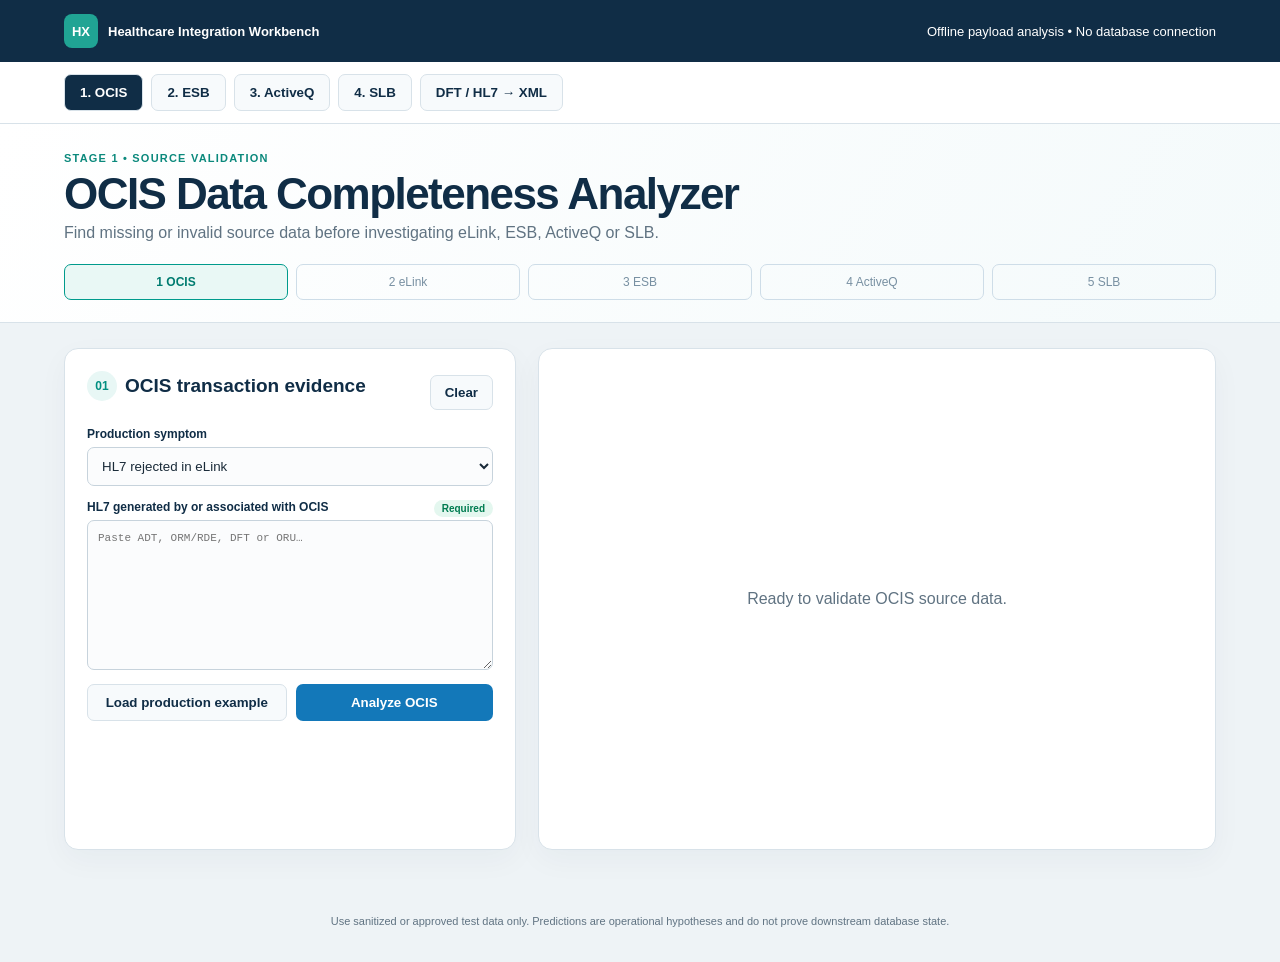
==== index.html @ 42811581 "Fix correlated Order ID summary (index.html)" ====
<!doctype html>
<html lang="en"><head><meta charset="utf-8"><meta name="viewport" content="width=device-width,initial-scale=1"><meta name="description" content="Browser-only healthcare integration troubleshooting and HL7 to SLB XML tools"><title>Healthcare Integration Workbench</title><link rel="stylesheet" href="styles.css"><link rel="stylesheet" href="xml.css"><link rel="stylesheet" href="slb.css?v=20260823-11"><link rel="stylesheet" href="ocis.css?v=20260823-10"></head>
<body><header class="top"><div><b class="mark">HX</b><strong>Healthcare Integration Workbench</strong></div><span>Offline payload analysis • No database connection</span></header>
<nav class="nav" aria-label="Tools"><button class="active" data-tool="ocis">1. OCIS</button><button data-tool="esb">2. ESB</button><button data-tool="activeq">3. ActiveQ</button><button data-tool="slb">4. SLB</button><button data-tool="xml">DFT / HL7 → XML</button></nav>
<main>
<section class="panel active" id="ocis"><div class="intro"><p>Stage 1 • Source validation</p><h1>OCIS Data Completeness Analyzer</h1><span>Find missing or invalid source data before investigating eLink, ESB, ActiveQ or SLB.</span><div class="stage-flow" aria-label="Investigation sequence"><span class="active">1 OCIS</span><span>2 eLink</span><span>3 ESB</span><span>4 ActiveQ</span><span>5 SLB</span></div></div><div class="grid"><section class="card"><div class="ocis-card-heading"><h2><b>01</b> OCIS transaction evidence</h2><button class="secondary compact" id="clearOcis">Clear</button></div><label>Production symptom<select id="ocisSymptom"><option value="elink-rejected">HL7 rejected in eLink</option><option value="missing-downstream">Patient or order not reflecting downstream</option><option value="inprogress">eHub order is In Progress</option><option value="missing-result">No ORU / result received</option><option value="other">Other / unknown</option></select></label><label>HL7 generated by or associated with OCIS <span class="required-pill">Required</span><textarea id="ocisHl7" placeholder="Paste ADT, ORM/RDE, DFT or ORU…"></textarea></label><div class="actions"><button class="secondary" data-sample="ocis">Load production example</button><button class="primary" data-analyze="ocis">Analyze OCIS</button></div></section><section class="card result ocis-result" id="ocisResult"><div class="empty">Ready to validate OCIS source data.</div></section></div></section>
<section class="panel" id="esb"><div class="intro"><p>Stage 2 • Transformation and routing</p><h1>ESB Transformation Analyzer</h1><span>Correlate accepted HL7 with generated XML and ESB processing evidence.</span></div><div class="grid"><section class="card"><h2>ESB evidence</h2><label class="check"><input id="esbAccepted" type="checkbox"> eLink acceptance confirmed</label><label>ESB status<select id="esbStatus"><option value="unknown">Unknown</option><option value="not-found">Not found</option><option value="rejected">Rejected</option><option value="processing">Transforming / In progress</option><option value="timeout">Timeout</option><option value="queued">Placed on ActiveQ</option><option value="sent">Sent / accepted downstream</option></select></label><label>Accepted HL7<textarea id="esbHl7"></textarea></label><label>Generated XML<textarea id="esbXml"></textarea></label><label>Error / response<textarea class="short" id="esbError"></textarea></label><div class="actions"><button class="secondary" data-sample="esb">Load mismatch</button><button class="primary" data-analyze="esb">Analyze ESB</button></div></section><section class="card result" id="esbResult"><div class="empty">Ready to inspect transformation and routing.</div></section></div></section>
<section class="panel" id="activeq"><div class="intro"><p>Stage 3 • Queue processing</p><h1>ActiveQ Processing Analyzer</h1><span>Separate consumer, backlog, retry, dead-letter and broker failures.</span></div><div class="grid"><section class="card"><h2>ActiveQ evidence</h2><label>Status<select id="aqStatus"><option value="unknown">Unknown</option><option value="not-found">Not found</option><option value="queued">Queued</option><option value="retrying">Retrying</option><option value="dlq">Dead-lettered</option><option value="consumed">Consumed</option></select></label><label>Queue name<input id="aqName" placeholder="SCM ORM to ESB SendQ"></label><label>HL7 / payload<textarea id="aqHl7"></textarea></label><div class="metrics"><label>Depth<input id="aqDepth" type="number" min="0"></label><label>Oldest age (min)<input id="aqAge" type="number" min="0"></label><label>Consumers<input id="aqConsumers" type="number" min="0"></label><label>Retries<input id="aqRetries" type="number" min="0"></label><label>DLQ count<input id="aqDlq" type="number" min="0"></label><label>Scope<select id="aqScope"><option value="one">One queue / unknown</option><option value="multiple">Multiple queues</option></select></label></div><label>Last error<textarea class="short" id="aqError"></textarea></label><div class="actions"><button class="secondary" data-sample="activeq">Load zero-consumer case</button><button class="primary" data-analyze="activeq">Analyze ActiveQ</button></div></section><section class="card result" id="activeqResult"><div class="empty">Ready to inspect the queue safely.</div></section></div></section>
<section class="panel" id="slb"><div class="intro"><p>Stage 4 • Offline Oracle-assisted investigation</p><h1>SLB Troubleshooting Workbench</h1><span>Reconstruct transactions, predict outcomes, generate Oracle queries, and compare pasted results without a database connection.</span></div><div class="grid"><section class="card"><h2>Investigation evidence</h2><label>Symptom<select id="slbSymptom"><option value="patient">Patient/encounter missing</option><option value="order">Order missing</option><option value="charge">Charge/refund missing</option><option value="result">Result missing</option></select></label><label>Observed SLB status<select id="slbStatus"><option value="unknown">Unknown</option><option value="not-found">No receipt found</option><option value="timeout">No response / timeout</option><option value="rejected">Rejected / invalid</option><option value="accepted">Accepted but not reflecting</option></select></label><label>Current HL7 bundle<textarea id="slbHl7" placeholder="Paste ADT, ORM, RDE, DFT and/or ORU messages…"></textarea></label><label>Related prerequisite messages<textarea id="slbPrior" placeholder="Paste related parent, child or earlier encounter messages…"></textarea></label><label>ESB outbound XML<textarea id="slbXml" placeholder="Paste generated XML when available…"></textarea></label><label>SLB response / invalid reason<textarea class="short" id="slbResponse"></textarea></label><label>Oracle query results<textarea id="slbDbResults" placeholder="Run the generated SQL in the approved Oracle client, then paste the results here with table/query labels…"></textarea></label><div class="actions"><button class="secondary" data-sample="slb">Load rejection example</button><button class="primary" data-analyze="slb">Build investigation</button></div><div class="section"><h3>Local item catalog</h3><label>Search by code, description or role<input id="slbCatalogSearch" placeholder="Example: syringe or 085701003"></label><div class="actions"><button class="secondary" id="slbCatalogFind">Search</button><button class="secondary" id="slbCatalogExport">Export JSON</button><button class="secondary" id="slbCatalogClear">Clear local catalog</button></div><div id="slbCatalogResult" class="catalog-result"><span class="note">The catalog stores only reusable item data in this browser.</span></div></div></section><section class="card result" id="slbResult"><div class="empty">Ready to reconstruct the transaction and prepare an Oracle-assisted investigation.</div></section></div></section>
<section class="panel" id="xml"><div class="intro"><p>Separate conversion tool</p><h1>Universal ORM/RDE + DFT → SLB XML</h1><span>Preserves RDE/pharmacy and unaffected transactions, while automatically enriching qualifying ORM GENITEM charges.</span></div><div class="grid"><section class="card"><h2>Correlated HL7 inputs</h2><p class="note">Automatic priority: turn-in → Scenario 11; compound ID → Scenario 4; no compound ID and ORM quantity &gt; 1 → Scenario 7; otherwise existing/default.</p><label>Related ORM or RDE message<textarea id="ormInput" placeholder="Paste the related ORM or RDE message…"></textarea></label><label>Primary DFT message<textarea id="dftInput" placeholder="Paste the DFT charge message containing one or more FT1 segments…"></textarea></label><div class="scenario-buttons"><button class="secondary" data-xml-sample="4">Load Scenario 4 sample</button><button class="secondary" data-xml-sample="7">Load Scenario 7 sample</button><button class="secondary" data-xml-sample="11">Load Scenario 11 sample</button></div><div class="actions"><button class="secondary" id="clearXml">Clear</button><button class="primary" id="transformButton">Detect and transform</button></div><p class="note" id="xmlStatus"></p></section><section class="card"><div class="section-heading"><h2>SLB charge XML</h2><b id="xmlScenario">Mode not evaluated</b></div><pre id="xmlOutput"></pre><button class="secondary" id="copyXml" disabled>Copy XML</button></section></div></section>
</main><footer>Use sanitized or approved test data only. Predictions are operational hypotheses and do not prove downstream database state.</footer><script src="app.js?v=20260823-12"></script></body></html>
---- styles.css ----
:root{--navy:#102d46;--blue:#1378b9;--teal:#0b897c;--ink:#192a38;--muted:#607382;--line:#d8e2e9;--red:#b42318;--amber:#a15c00;--green:#08785f}*{box-sizing:border-box}body{margin:0;background:#eef3f6;color:var(--ink);font-family:Inter,"Segoe UI",Arial,sans-serif}.top{display:flex;justify-content:space-between;align-items:center;padding:14px 5vw;background:var(--navy);color:#fff;font-size:13px}.top div{display:flex;gap:10px;align-items:center}.mark{display:grid;place-items:center;width:34px;height:34px;border-radius:8px;background:#20a494}.nav{display:flex;gap:8px;overflow:auto;padding:12px 5vw;background:#fff;border-bottom:1px solid var(--line)}button{border:0;border-radius:7px;padding:10px 15px;font-weight:750;cursor:pointer}.nav button{white-space:nowrap;border:1px solid var(--line);background:#f7fafc;color:var(--navy)}.nav button.active{background:var(--navy);color:#fff}.panel{display:none}.panel.active{display:block}.intro{padding:28px 5vw 22px;background:linear-gradient(120deg,#fff,#f4fafb);border-bottom:1px solid var(--line)}.intro p{margin:0;color:var(--teal);font-size:11px;font-weight:850;text-transform:uppercase;letter-spacing:.11em}.intro h1{margin:5px 0;color:var(--navy);font-size:clamp(28px,4vw,44px);letter-spacing:-.035em}.intro span{color:var(--muted)}.grid{display:grid;grid-template-columns:minmax(380px,.8fr) minmax(500px,1.2fr);gap:22px;padding:25px 5vw 45px}.card{padding:22px;background:#fff;border:1px solid var(--line);border-radius:14px;box-shadow:0 10px 30px #102d460a;overflow:hidden}.card h2{margin:0 0 12px;color:var(--navy);font-size:19px}label{display:block;margin-top:14px;color:var(--navy);font-size:12px;font-weight:750}textarea,select,input{display:block;width:100%;margin-top:6px;padding:10px;border:1px solid #c7d3dc;border-radius:7px;background:#fbfcfd;color:var(--ink)}textarea{min-height:150px;font:11px/1.45 Consolas,monospace;resize:vertical}.short{min-height:78px}.check{display:flex;align-items:center;gap:8px;padding:10px;border:1px solid var(--line);border-radius:7px;background:#f7fafb}.check input{width:16px;margin:0}.metrics{display:grid;grid-template-columns:1fr 1fr;gap:9px}.actions{display:flex;gap:9px;margin-top:14px}.actions button{flex:1}.primary{background:var(--blue);color:#fff}.secondary{border:1px solid var(--line);background:#f7fafc;color:var(--navy)}.empty{min-height:500px;display:grid;place-content:center;text-align:center;color:var(--muted)}.verdict{margin:-22px -22px 18px;padding:20px 22px;border-left:6px solid}.verdict h2{margin:4px 0}.verdict p{margin:3px 0;font-size:12px}.danger{border-color:var(--red);background:#fff5f4}.danger h2{color:var(--red)}.warning{border-color:var(--amber);background:#fff9ee}.warning h2{color:var(--amber)}.success{border-color:var(--green);background:#f0faf7}.success h2{color:var(--green)}.facts{display:grid;grid-template-columns:repeat(4,1fr);border:1px solid var(--line);border-radius:8px;overflow:hidden}.facts div{padding:9px;border-right:1px solid var(--line)}.facts small{display:block;color:var(--muted);font-size:8px;text-transform:uppercase}.facts b{display:block;margin-top:3px;font-size:10px;overflow-wrap:anywhere}.section{padding:16px 0;border-bottom:1px solid var(--line)}.section h3{margin:0 0 8px;color:var(--navy);font-size:14px}.section li{padding:3px 0;color:#405667;font-size:12px}.finding{padding:10px;margin:7px 0;border:1px solid var(--line);border-left:4px solid;border-radius:7px}.finding b,.finding span{display:block}.finding span{margin-top:4px;color:var(--muted);font-size:11px}.finding.fail{border-left-color:var(--red)}.finding.warn{border-left-color:var(--amber)}.finding.pass{border-left-color:var(--green)}pre{min-height:420px;padding:14px;border-radius:8px;background:#102633;color:#e9f5f8;font:11px/1.5 Consolas,monospace;white-space:pre-wrap;overflow-wrap:anywhere}.note{color:var(--muted);font-size:11px}footer{padding:20px 5vw 35px;color:var(--muted);font-size:11px;text-align:center}@media(max-width:900px){.grid{grid-template-columns:1fr}.top{align-items:start;flex-direction:column;gap:8px}}@media(max-width:600px){.grid{padding:16px}.facts,.metrics{grid-template-columns:1fr 1fr}.actions{flex-direction:column}}
---- xml.css ----
.scenario-buttons{display:flex;gap:7px;margin-top:12px}.scenario-buttons button{flex:1}.section-heading{display:flex;align-items:center;justify-content:space-between;gap:12px;margin-bottom:12px}.section-heading b{padding:5px 9px;border-radius:12px;background:#e8f6f3;color:var(--green);font-size:10px}@media(max-width:600px){.scenario-buttons{flex-direction:column}}
---- slb.css ----
.catalog-result {
  margin-top: 12px;
  max-height: 260px;
  overflow: auto;
  border: 1px solid var(--line);
  border-radius: 8px;
}

.catalog-row {
  display: grid;
  grid-template-columns: 110px 1fr;
  gap: 4px 10px;
  padding: 10px;
  border-bottom: 1px solid var(--line);
}

.catalog-row:last-child { border-bottom: 0; }
.catalog-row span { font-size: 12px; }
.catalog-row small {
  grid-column: 2;
  color: var(--muted);
}

#slbDbResults { min-height: 210px; }
#slbResult pre { min-height: 220px; }
.dependency-path { display:grid; grid-template-columns:repeat(4,1fr); gap:8px; }
.dependency-step { padding:11px; border:1px solid var(--line); border-radius:8px; background:#f7fafc; }
.dependency-step b,.dependency-step span { display:block; }
.dependency-step span { margin-top:4px; color:var(--muted); font-size:10px; }
.dependency-step.pass { border-color:#79c7b3; background:#effaf7; }
.dependency-step.fail { border-color:#e1a19b; background:#fff3f2; }
.dependency-step.blocked { opacity:.55; }
.dependency-summary { padding:11px; border-radius:8px; background:#eef5f8; color:#334f62; font-size:12px; }
@media(max-width:600px){.dependency-path{grid-template-columns:1fr 1fr}}
---- ocis.css ----
.stage-flow{display:grid;grid-template-columns:repeat(5,1fr);gap:8px;margin-top:22px}.stage-flow span{border:1px solid #cedde8;border-radius:7px;padding:10px;text-align:center;color:#7890a2;font-size:12px}.stage-flow .active{border-color:#009b8c;background:#e9f8f5;color:#007c70;font-weight:700}.ocis-card-heading{display:flex;align-items:center;justify-content:space-between;gap:12px}.ocis-card-heading h2{display:flex;align-items:center;gap:8px}.ocis-card-heading h2 b{display:inline-grid;place-items:center;width:30px;height:30px;border-radius:50%;background:#e8f7f5;color:#008f81;font-size:12px}.compact{flex:0 0 auto!important;width:auto!important;padding:9px 14px!important}.required-pill{float:right;border-radius:12px;background:#e4f7ef;color:#007c51;padding:3px 8px;font-size:10px}.ocis-result{padding:0;overflow:hidden}.ocis-output{padding:18px 22px}.ocis-findings{display:grid;gap:10px}.ocis-finding{display:flex;gap:14px;border:1px solid #d7e3eb;border-left:4px solid #07977f;border-radius:8px;padding:14px}.ocis-finding.fail{border-left-color:#c62923}.ocis-finding.warn{border-left-color:#d69216}.ocis-finding i{display:grid;place-items:center;flex:0 0 34px;height:34px;border-radius:50%;background:#dff5ef;color:#078b75;font-size:22px;font-style:normal}.ocis-finding.fail i{background:#fde6e4;color:#c62923}.ocis-finding.warn i{background:#fff0cf;color:#a66a00}.ocis-finding p{margin:5px 0;color:#496578}.ocis-finding small{color:#768c9c}.next-investigation{margin:22px -22px -18px;padding:18px 22px;background:#f2f8fb;border-top:1px solid #d7e3eb}.next-investigation li{margin:10px 0;line-height:1.5}@media(max-width:700px){.stage-flow{grid-template-columns:1fr}.ocis-card-heading{align-items:flex-start}.facts{grid-template-columns:1fr 1fr}}
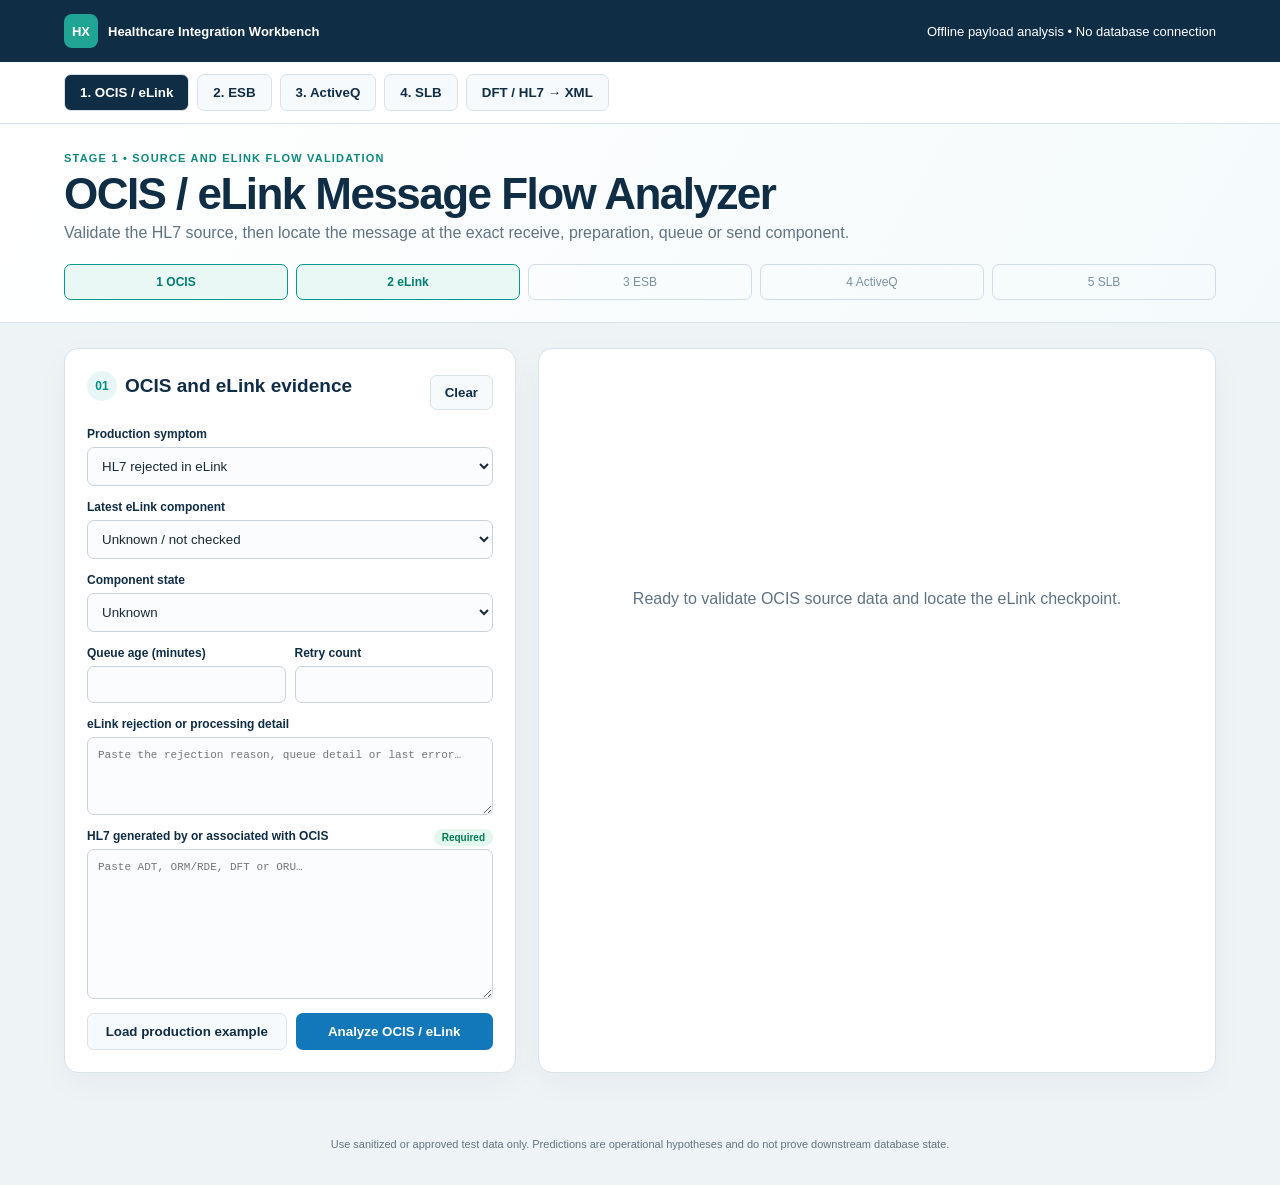
==== commit a04cc9ef: "Add OCIS/eLink checkpoint analyzer (index.html)" ====
--- a/index.html
+++ b/index.html
@@ -1,11 +1,11 @@
 <!doctype html>
 <html lang="en"><head><meta charset="utf-8"><meta name="viewport" content="width=device-width,initial-scale=1"><meta name="description" content="Browser-only healthcare integration troubleshooting and HL7 to SLB XML tools"><title>Healthcare Integration Workbench</title><link rel="stylesheet" href="styles.css"><link rel="stylesheet" href="xml.css"><link rel="stylesheet" href="slb.css?v=20260823-11"><link rel="stylesheet" href="ocis.css?v=20260823-10"></head>
 <body><header class="top"><div><b class="mark">HX</b><strong>Healthcare Integration Workbench</strong></div><span>Offline payload analysis • No database connection</span></header>
-<nav class="nav" aria-label="Tools"><button class="active" data-tool="ocis">1. OCIS</button><button data-tool="esb">2. ESB</button><button data-tool="activeq">3. ActiveQ</button><button data-tool="slb">4. SLB</button><button data-tool="xml">DFT / HL7 → XML</button></nav>
+<nav class="nav" aria-label="Tools"><button class="active" data-tool="ocis">1. OCIS / eLink</button><button data-tool="esb">2. ESB</button><button data-tool="activeq">3. ActiveQ</button><button data-tool="slb">4. SLB</button><button data-tool="xml">DFT / HL7 → XML</button></nav>
 <main>
-<section class="panel active" id="ocis"><div class="intro"><p>Stage 1 • Source validation</p><h1>OCIS Data Completeness Analyzer</h1><span>Find missing or invalid source data before investigating eLink, ESB, ActiveQ or SLB.</span><div class="stage-flow" aria-label="Investigation sequence"><span class="active">1 OCIS</span><span>2 eLink</span><span>3 ESB</span><span>4 ActiveQ</span><span>5 SLB</span></div></div><div class="grid"><section class="card"><div class="ocis-card-heading"><h2><b>01</b> OCIS transaction evidence</h2><button class="secondary compact" id="clearOcis">Clear</button></div><label>Production symptom<select id="ocisSymptom"><option value="elink-rejected">HL7 rejected in eLink</option><option value="missing-downstream">Patient or order not reflecting downstream</option><option value="inprogress">eHub order is In Progress</option><option value="missing-result">No ORU / result received</option><option value="other">Other / unknown</option></select></label><label>HL7 generated by or associated with OCIS <span class="required-pill">Required</span><textarea id="ocisHl7" placeholder="Paste ADT, ORM/RDE, DFT or ORU…"></textarea></label><div class="actions"><button class="secondary" data-sample="ocis">Load production example</button><button class="primary" data-analyze="ocis">Analyze OCIS</button></div></section><section class="card result ocis-result" id="ocisResult"><div class="empty">Ready to validate OCIS source data.</div></section></div></section>
+<section class="panel active" id="ocis"><div class="intro"><p>Stage 1 • Source and eLink flow validation</p><h1>OCIS / eLink Message Flow Analyzer</h1><span>Validate the HL7 source, then locate the message at the exact receive, preparation, queue or send component.</span><div class="stage-flow" aria-label="Investigation sequence"><span class="active">1 OCIS</span><span class="active">2 eLink</span><span>3 ESB</span><span>4 ActiveQ</span><span>5 SLB</span></div></div><div class="grid"><section class="card"><div class="ocis-card-heading"><h2><b>01</b> OCIS and eLink evidence</h2><button class="secondary compact" id="clearOcis">Clear</button></div><label>Production symptom<select id="ocisSymptom"><option value="elink-rejected">HL7 rejected in eLink</option><option value="missing-downstream">Patient or order not reflecting downstream</option><option value="inprogress">eHub order is In Progress</option><option value="missing-result">No ORU / result received</option><option value="other">Other / unknown</option></select></label><div class="elink-evidence"><label>Latest eLink component<select id="elinkComponent"><option value="unknown">Unknown / not checked</option><optgroup label="ADT to SLB"><option>SCMADTtoSLBRecv</option><option>SCMADTtoSLBPrepQ</option><option>SCMADTtoSLBPrep</option><option>SCMADTSLBSendQ</option><option>SCMADTtoSLBSend</option><option>SCMADTSLBQCSendQ</option><option>SCMADTtoSLBQCSend</option></optgroup><optgroup label="ORM to ESB/SLB"><option>SCMORMESBPrepQ</option><option>SCMORMESBPrep</option><option>SCMORMESBSendQ</option></optgroup><optgroup label="DFT charges to ESB/SLB"><option>SSCChargeRecv</option><option>SCMChargeToSLBPrepQ</option><option>SCMChargeToSLBPrep</option><option>SCMDFTESBOtherGCSendQ</option><option>SCMDFTESBOtherGCSend</option><option>SCMDFTESBOtherQCSendQ</option><option>SCMDFTESBOtherQCSend</option><option>SCMDFTESBPharmGCSendQ</option><option>SCMDFTESBPharmGCSend</option><option>SCMDFTESBPharmQCSendQ</option></optgroup><optgroup label="ORU results to SLB"><option>ResultORUtoSLBPrepQ</option><option>ResultORUtoSLBPrep</option><option>ResultORUtoSLBSendQ</option><option>ResultORUtoSLBSend</option></optgroup></select></label><label>Component state<select id="elinkState"><option value="unknown">Unknown</option><option value="not-found">Message not found</option><option value="queued">Queued / waiting</option><option value="processing">In preparation / processing</option><option value="rejected">Rejected / error</option><option value="sent">Sent / completed</option></select></label><div class="metrics"><label>Queue age (minutes)<input id="elinkAge" type="number" min="0"></label><label>Retry count<input id="elinkRetries" type="number" min="0"></label></div><label>eLink rejection or processing detail<textarea class="short" id="elinkError" placeholder="Paste the rejection reason, queue detail or last error…"></textarea></label></div><label>HL7 generated by or associated with OCIS <span class="required-pill">Required</span><textarea id="ocisHl7" placeholder="Paste ADT, ORM/RDE, DFT or ORU…"></textarea></label><div class="actions"><button class="secondary" data-sample="ocis">Load production example</button><button class="primary" data-analyze="ocis">Analyze OCIS / eLink</button></div></section><section class="card result ocis-result" id="ocisResult"><div class="empty">Ready to validate OCIS source data and locate the eLink checkpoint.</div></section></div></section>
 <section class="panel" id="esb"><div class="intro"><p>Stage 2 • Transformation and routing</p><h1>ESB Transformation Analyzer</h1><span>Correlate accepted HL7 with generated XML and ESB processing evidence.</span></div><div class="grid"><section class="card"><h2>ESB evidence</h2><label class="check"><input id="esbAccepted" type="checkbox"> eLink acceptance confirmed</label><label>ESB status<select id="esbStatus"><option value="unknown">Unknown</option><option value="not-found">Not found</option><option value="rejected">Rejected</option><option value="processing">Transforming / In progress</option><option value="timeout">Timeout</option><option value="queued">Placed on ActiveQ</option><option value="sent">Sent / accepted downstream</option></select></label><label>Accepted HL7<textarea id="esbHl7"></textarea></label><label>Generated XML<textarea id="esbXml"></textarea></label><label>Error / response<textarea class="short" id="esbError"></textarea></label><div class="actions"><button class="secondary" data-sample="esb">Load mismatch</button><button class="primary" data-analyze="esb">Analyze ESB</button></div></section><section class="card result" id="esbResult"><div class="empty">Ready to inspect transformation and routing.</div></section></div></section>
 <section class="panel" id="activeq"><div class="intro"><p>Stage 3 • Queue processing</p><h1>ActiveQ Processing Analyzer</h1><span>Separate consumer, backlog, retry, dead-letter and broker failures.</span></div><div class="grid"><section class="card"><h2>ActiveQ evidence</h2><label>Status<select id="aqStatus"><option value="unknown">Unknown</option><option value="not-found">Not found</option><option value="queued">Queued</option><option value="retrying">Retrying</option><option value="dlq">Dead-lettered</option><option value="consumed">Consumed</option></select></label><label>Queue name<input id="aqName" placeholder="SCM ORM to ESB SendQ"></label><label>HL7 / payload<textarea id="aqHl7"></textarea></label><div class="metrics"><label>Depth<input id="aqDepth" type="number" min="0"></label><label>Oldest age (min)<input id="aqAge" type="number" min="0"></label><label>Consumers<input id="aqConsumers" type="number" min="0"></label><label>Retries<input id="aqRetries" type="number" min="0"></label><label>DLQ count<input id="aqDlq" type="number" min="0"></label><label>Scope<select id="aqScope"><option value="one">One queue / unknown</option><option value="multiple">Multiple queues</option></select></label></div><label>Last error<textarea class="short" id="aqError"></textarea></label><div class="actions"><button class="secondary" data-sample="activeq">Load zero-consumer case</button><button class="primary" data-analyze="activeq">Analyze ActiveQ</button></div></section><section class="card result" id="activeqResult"><div class="empty">Ready to inspect the queue safely.</div></section></div></section>
 <section class="panel" id="slb"><div class="intro"><p>Stage 4 • Offline Oracle-assisted investigation</p><h1>SLB Troubleshooting Workbench</h1><span>Reconstruct transactions, predict outcomes, generate Oracle queries, and compare pasted results without a database connection.</span></div><div class="grid"><section class="card"><h2>Investigation evidence</h2><label>Symptom<select id="slbSymptom"><option value="patient">Patient/encounter missing</option><option value="order">Order missing</option><option value="charge">Charge/refund missing</option><option value="result">Result missing</option></select></label><label>Observed SLB status<select id="slbStatus"><option value="unknown">Unknown</option><option value="not-found">No receipt found</option><option value="timeout">No response / timeout</option><option value="rejected">Rejected / invalid</option><option value="accepted">Accepted but not reflecting</option></select></label><label>Current HL7 bundle<textarea id="slbHl7" placeholder="Paste ADT, ORM, RDE, DFT and/or ORU messages…"></textarea></label><label>Related prerequisite messages<textarea id="slbPrior" placeholder="Paste related parent, child or earlier encounter messages…"></textarea></label><label>ESB outbound XML<textarea id="slbXml" placeholder="Paste generated XML when available…"></textarea></label><label>SLB response / invalid reason<textarea class="short" id="slbResponse"></textarea></label><label>Oracle query results<textarea id="slbDbResults" placeholder="Run the generated SQL in the approved Oracle client, then paste the results here with table/query labels…"></textarea></label><div class="actions"><button class="secondary" data-sample="slb">Load rejection example</button><button class="primary" data-analyze="slb">Build investigation</button></div><div class="section"><h3>Local item catalog</h3><label>Search by code, description or role<input id="slbCatalogSearch" placeholder="Example: syringe or 085701003"></label><div class="actions"><button class="secondary" id="slbCatalogFind">Search</button><button class="secondary" id="slbCatalogExport">Export JSON</button><button class="secondary" id="slbCatalogClear">Clear local catalog</button></div><div id="slbCatalogResult" class="catalog-result"><span class="note">The catalog stores only reusable item data in this browser.</span></div></div></section><section class="card result" id="slbResult"><div class="empty">Ready to reconstruct the transaction and prepare an Oracle-assisted investigation.</div></section></div></section>
 <section class="panel" id="xml"><div class="intro"><p>Separate conversion tool</p><h1>Universal ORM/RDE + DFT → SLB XML</h1><span>Preserves RDE/pharmacy and unaffected transactions, while automatically enriching qualifying ORM GENITEM charges.</span></div><div class="grid"><section class="card"><h2>Correlated HL7 inputs</h2><p class="note">Automatic priority: turn-in → Scenario 11; compound ID → Scenario 4; no compound ID and ORM quantity &gt; 1 → Scenario 7; otherwise existing/default.</p><label>Related ORM or RDE message<textarea id="ormInput" placeholder="Paste the related ORM or RDE message…"></textarea></label><label>Primary DFT message<textarea id="dftInput" placeholder="Paste the DFT charge message containing one or more FT1 segments…"></textarea></label><div class="scenario-buttons"><button class="secondary" data-xml-sample="4">Load Scenario 4 sample</button><button class="secondary" data-xml-sample="7">Load Scenario 7 sample</button><button class="secondary" data-xml-sample="11">Load Scenario 11 sample</button></div><div class="actions"><button class="secondary" id="clearXml">Clear</button><button class="primary" id="transformButton">Detect and transform</button></div><p class="note" id="xmlStatus"></p></section><section class="card"><div class="section-heading"><h2>SLB charge XML</h2><b id="xmlScenario">Mode not evaluated</b></div><pre id="xmlOutput"></pre><button class="secondary" id="copyXml" disabled>Copy XML</button></section></div></section>
-</main><footer>Use sanitized or approved test data only. Predictions are operational hypotheses and do not prove downstream database state.</footer><script src="app.js?v=20260823-12"></script></body></html>
+</main><footer>Use sanitized or approved test data only. Predictions are operational hypotheses and do not prove downstream database state.</footer><script src="app.js?v=20260823-14"></script></body></html>
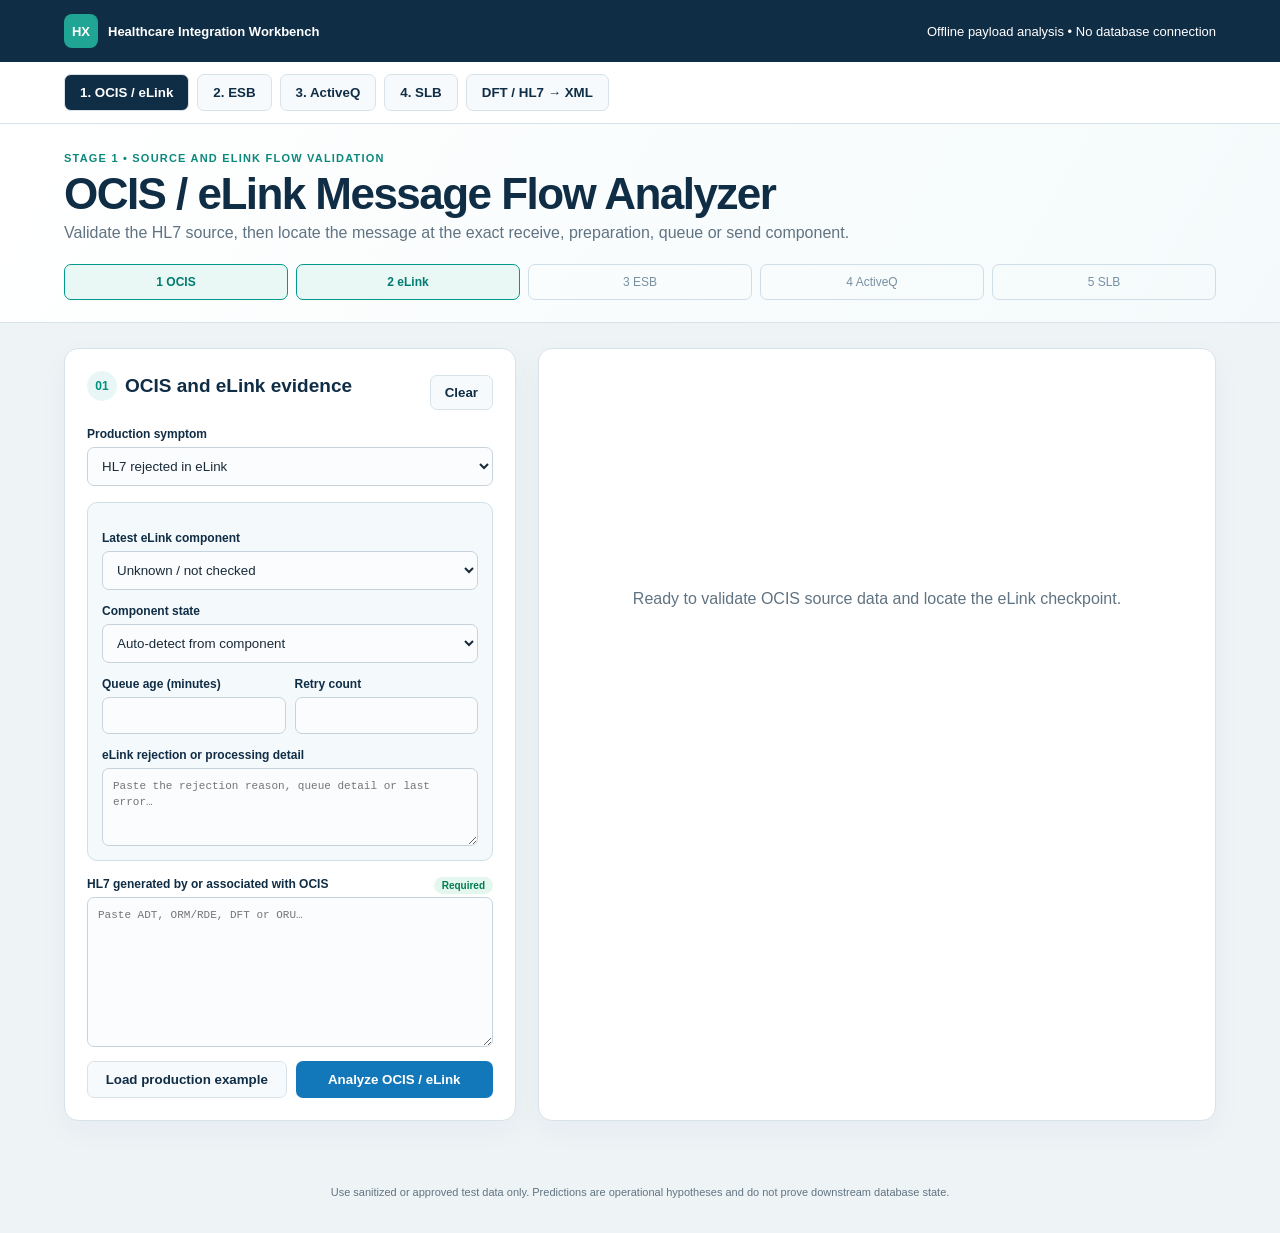
==== commit 2fb305eb: "Support HL7 plus component-only eLink analysis (index.html)" ====
--- a/index.html
+++ b/index.html
@@ -8,4 +8,4 @@
 <section class="panel" id="activeq"><div class="intro"><p>Stage 3 • Queue processing</p><h1>ActiveQ Processing Analyzer</h1><span>Separate consumer, backlog, retry, dead-letter and broker failures.</span></div><div class="grid"><section class="card"><h2>ActiveQ evidence</h2><label>Status<select id="aqStatus"><option value="unknown">Unknown</option><option value="not-found">Not found</option><option value="queued">Queued</option><option value="retrying">Retrying</option><option value="dlq">Dead-lettered</option><option value="consumed">Consumed</option></select></label><label>Queue name<input id="aqName" placeholder="SCM ORM to ESB SendQ"></label><label>HL7 / payload<textarea id="aqHl7"></textarea></label><div class="metrics"><label>Depth<input id="aqDepth" type="number" min="0"></label><label>Oldest age (min)<input id="aqAge" type="number" min="0"></label><label>Consumers<input id="aqConsumers" type="number" min="0"></label><label>Retries<input id="aqRetries" type="number" min="0"></label><label>DLQ count<input id="aqDlq" type="number" min="0"></label><label>Scope<select id="aqScope"><option value="one">One queue / unknown</option><option value="multiple">Multiple queues</option></select></label></div><label>Last error<textarea class="short" id="aqError"></textarea></label><div class="actions"><button class="secondary" data-sample="activeq">Load zero-consumer case</button><button class="primary" data-analyze="activeq">Analyze ActiveQ</button></div></section><section class="card result" id="activeqResult"><div class="empty">Ready to inspect the queue safely.</div></section></div></section>
 <section class="panel" id="slb"><div class="intro"><p>Stage 4 • Offline Oracle-assisted investigation</p><h1>SLB Troubleshooting Workbench</h1><span>Reconstruct transactions, predict outcomes, generate Oracle queries, and compare pasted results without a database connection.</span></div><div class="grid"><section class="card"><h2>Investigation evidence</h2><label>Symptom<select id="slbSymptom"><option value="patient">Patient/encounter missing</option><option value="order">Order missing</option><option value="charge">Charge/refund missing</option><option value="result">Result missing</option></select></label><label>Observed SLB status<select id="slbStatus"><option value="unknown">Unknown</option><option value="not-found">No receipt found</option><option value="timeout">No response / timeout</option><option value="rejected">Rejected / invalid</option><option value="accepted">Accepted but not reflecting</option></select></label><label>Current HL7 bundle<textarea id="slbHl7" placeholder="Paste ADT, ORM, RDE, DFT and/or ORU messages…"></textarea></label><label>Related prerequisite messages<textarea id="slbPrior" placeholder="Paste related parent, child or earlier encounter messages…"></textarea></label><label>ESB outbound XML<textarea id="slbXml" placeholder="Paste generated XML when available…"></textarea></label><label>SLB response / invalid reason<textarea class="short" id="slbResponse"></textarea></label><label>Oracle query results<textarea id="slbDbResults" placeholder="Run the generated SQL in the approved Oracle client, then paste the results here with table/query labels…"></textarea></label><div class="actions"><button class="secondary" data-sample="slb">Load rejection example</button><button class="primary" data-analyze="slb">Build investigation</button></div><div class="section"><h3>Local item catalog</h3><label>Search by code, description or role<input id="slbCatalogSearch" placeholder="Example: syringe or 085701003"></label><div class="actions"><button class="secondary" id="slbCatalogFind">Search</button><button class="secondary" id="slbCatalogExport">Export JSON</button><button class="secondary" id="slbCatalogClear">Clear local catalog</button></div><div id="slbCatalogResult" class="catalog-result"><span class="note">The catalog stores only reusable item data in this browser.</span></div></div></section><section class="card result" id="slbResult"><div class="empty">Ready to reconstruct the transaction and prepare an Oracle-assisted investigation.</div></section></div></section>
 <section class="panel" id="xml"><div class="intro"><p>Separate conversion tool</p><h1>Universal ORM/RDE + DFT → SLB XML</h1><span>Preserves RDE/pharmacy and unaffected transactions, while automatically enriching qualifying ORM GENITEM charges.</span></div><div class="grid"><section class="card"><h2>Correlated HL7 inputs</h2><p class="note">Automatic priority: turn-in → Scenario 11; compound ID → Scenario 4; no compound ID and ORM quantity &gt; 1 → Scenario 7; otherwise existing/default.</p><label>Related ORM or RDE message<textarea id="ormInput" placeholder="Paste the related ORM or RDE message…"></textarea></label><label>Primary DFT message<textarea id="dftInput" placeholder="Paste the DFT charge message containing one or more FT1 segments…"></textarea></label><div class="scenario-buttons"><button class="secondary" data-xml-sample="4">Load Scenario 4 sample</button><button class="secondary" data-xml-sample="7">Load Scenario 7 sample</button><button class="secondary" data-xml-sample="11">Load Scenario 11 sample</button></div><div class="actions"><button class="secondary" id="clearXml">Clear</button><button class="primary" id="transformButton">Detect and transform</button></div><p class="note" id="xmlStatus"></p></section><section class="card"><div class="section-heading"><h2>SLB charge XML</h2><b id="xmlScenario">Mode not evaluated</b></div><pre id="xmlOutput"></pre><button class="secondary" id="copyXml" disabled>Copy XML</button></section></div></section>
-</main><footer>Use sanitized or approved test data only. Predictions are operational hypotheses and do not prove downstream database state.</footer><script src="app.js?v=20260823-14"></script></body></html>
+</main><footer>Use sanitized or approved test data only. Predictions are operational hypotheses and do not prove downstream database state.</footer><script src="app.js?v=20260823-15"></script></body></html>
--- a/ocis.css
+++ b/ocis.css
@@ -1 +1,2 @@
 .stage-flow{display:grid;grid-template-columns:repeat(5,1fr);gap:8px;margin-top:22px}.stage-flow span{border:1px solid #cedde8;border-radius:7px;padding:10px;text-align:center;color:#7890a2;font-size:12px}.stage-flow .active{border-color:#009b8c;background:#e9f8f5;color:#007c70;font-weight:700}.ocis-card-heading{display:flex;align-items:center;justify-content:space-between;gap:12px}.ocis-card-heading h2{display:flex;align-items:center;gap:8px}.ocis-card-heading h2 b{display:inline-grid;place-items:center;width:30px;height:30px;border-radius:50%;background:#e8f7f5;color:#008f81;font-size:12px}.compact{flex:0 0 auto!important;width:auto!important;padding:9px 14px!important}.required-pill{float:right;border-radius:12px;background:#e4f7ef;color:#007c51;padding:3px 8px;font-size:10px}.ocis-result{padding:0;overflow:hidden}.ocis-output{padding:18px 22px}.ocis-findings{display:grid;gap:10px}.ocis-finding{display:flex;gap:14px;border:1px solid #d7e3eb;border-left:4px solid #07977f;border-radius:8px;padding:14px}.ocis-finding.fail{border-left-color:#c62923}.ocis-finding.warn{border-left-color:#d69216}.ocis-finding i{display:grid;place-items:center;flex:0 0 34px;height:34px;border-radius:50%;background:#dff5ef;color:#078b75;font-size:22px;font-style:normal}.ocis-finding.fail i{background:#fde6e4;color:#c62923}.ocis-finding.warn i{background:#fff0cf;color:#a66a00}.ocis-finding p{margin:5px 0;color:#496578}.ocis-finding small{color:#768c9c}.next-investigation{margin:22px -22px -18px;padding:18px 22px;background:#f2f8fb;border-top:1px solid #d7e3eb}.next-investigation li{margin:10px 0;line-height:1.5}@media(max-width:700px){.stage-flow{grid-template-columns:1fr}.ocis-card-heading{align-items:flex-start}.facts{grid-template-columns:1fr 1fr}}
+.elink-evidence{margin:16px 0;padding:14px;border:1px solid #cfe0e8;border-radius:10px;background:#f4f9fb}.elink-gate{margin:18px 22px 22px;padding:18px;border:1px solid #d3e1e9;border-radius:10px;background:#f7fafc}.elink-gate.blocked{border-left:5px solid var(--red);background:#fff5f4}.elink-flow{display:grid;gap:7px;margin:10px 0 18px}.flow-checkpoint{display:flex;justify-content:space-between;gap:10px;padding:9px 11px;border:1px solid #d6e1e8;border-radius:7px;background:#fff;font-size:11px}.flow-checkpoint.passed{border-color:#7cc8b5;background:#eefaf6}.flow-checkpoint.queued,.flow-checkpoint.processing{border-color:#e6b75e;background:#fff8e9}.flow-checkpoint.rejected,.flow-checkpoint.not-found{border-color:#df918b;background:#fff2f1}.flow-checkpoint.sent{border-color:#69baa6;background:#eaf8f4}.flow-checkpoint.future{opacity:.55}.flow-checkpoint span{color:#607b8d;text-transform:capitalize}
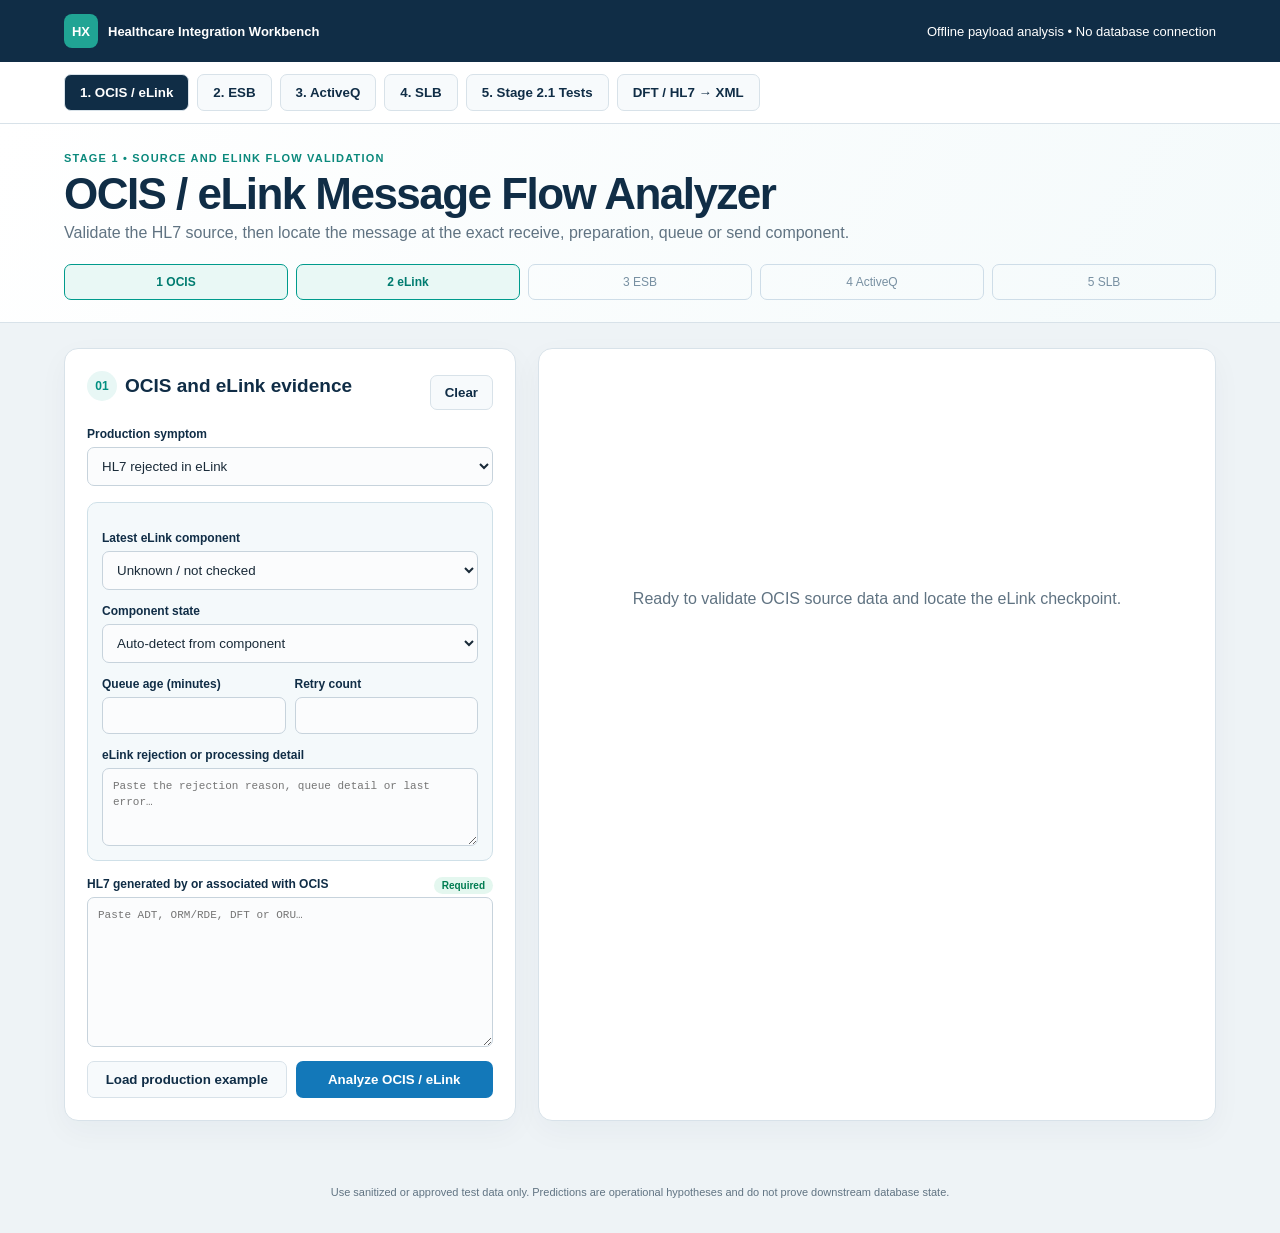
==== commit 859f913e: "Add Stage 2.1 SLB test runner UI" ====
--- a/index.html
+++ b/index.html
@@ -1,11 +1,352 @@
 <!doctype html>
-<html lang="en"><head><meta charset="utf-8"><meta name="viewport" content="width=device-width,initial-scale=1"><meta name="description" content="Browser-only healthcare integration troubleshooting and HL7 to SLB XML tools"><title>Healthcare Integration Workbench</title><link rel="stylesheet" href="styles.css"><link rel="stylesheet" href="xml.css"><link rel="stylesheet" href="slb.css?v=20260823-11"><link rel="stylesheet" href="ocis.css?v=20260823-10"></head>
-<body><header class="top"><div><b class="mark">HX</b><strong>Healthcare Integration Workbench</strong></div><span>Offline payload analysis • No database connection</span></header>
-<nav class="nav" aria-label="Tools"><button class="active" data-tool="ocis">1. OCIS / eLink</button><button data-tool="esb">2. ESB</button><button data-tool="activeq">3. ActiveQ</button><button data-tool="slb">4. SLB</button><button data-tool="xml">DFT / HL7 → XML</button></nav>
+<html lang="en">
+<head>
+<meta charset="utf-8">
+<meta name="viewport" content="width=device-width,initial-scale=1">
+<meta name="description" content="Browser-only healthcare integration troubleshooting and HL7 to SLB XML tools">
+<title>Healthcare Integration Workbench</title>
+<link rel="stylesheet" href="styles.css">
+<link rel="stylesheet" href="xml.css">
+<link rel="stylesheet" href="slb.css?v=20260823-11">
+<link rel="stylesheet" href="ocis.css?v=20260823-10">
+<link rel="stylesheet" href="stage21.css?v=20260825-1">
+</head>
+<body>
+<header class="top">
+<div>
+<b class="mark">HX</b>
+<strong>Healthcare Integration Workbench</strong>
+</div>
+<span>Offline payload analysis • No database connection</span>
+</header>
+<nav class="nav" aria-label="Tools">
+<button class="active" data-tool="ocis">1. OCIS / eLink</button>
+<button data-tool="esb">2. ESB</button>
+<button data-tool="activeq">3. ActiveQ</button>
+<button data-tool="slb">4. SLB</button>
+<button data-tool="stage21">5. Stage 2.1 Tests</button>
+<button data-tool="xml">DFT / HL7 → XML</button>
+</nav>
 <main>
-<section class="panel active" id="ocis"><div class="intro"><p>Stage 1 • Source and eLink flow validation</p><h1>OCIS / eLink Message Flow Analyzer</h1><span>Validate the HL7 source, then locate the message at the exact receive, preparation, queue or send component.</span><div class="stage-flow" aria-label="Investigation sequence"><span class="active">1 OCIS</span><span class="active">2 eLink</span><span>3 ESB</span><span>4 ActiveQ</span><span>5 SLB</span></div></div><div class="grid"><section class="card"><div class="ocis-card-heading"><h2><b>01</b> OCIS and eLink evidence</h2><button class="secondary compact" id="clearOcis">Clear</button></div><label>Production symptom<select id="ocisSymptom"><option value="elink-rejected">HL7 rejected in eLink</option><option value="missing-downstream">Patient or order not reflecting downstream</option><option value="inprogress">eHub order is In Progress</option><option value="missing-result">No ORU / result received</option><option value="other">Other / unknown</option></select></label><div class="elink-evidence"><label>Latest eLink component<select id="elinkComponent"><option value="unknown">Unknown / not checked</option><optgroup label="ADT to SLB"><option>SCMADTtoSLBRecv</option><option>SCMADTtoSLBPrepQ</option><option>SCMADTtoSLBPrep</option><option>SCMADTSLBSendQ</option><option>SCMADTtoSLBSend</option><option>SCMADTSLBQCSendQ</option><option>SCMADTtoSLBQCSend</option></optgroup><optgroup label="ORM to ESB/SLB"><option>SCMORMESBPrepQ</option><option>SCMORMESBPrep</option><option>SCMORMESBSendQ</option></optgroup><optgroup label="DFT charges to ESB/SLB"><option>SSCChargeRecv</option><option>SCMChargeToSLBPrepQ</option><option>SCMChargeToSLBPrep</option><option>SCMDFTESBOtherGCSendQ</option><option>SCMDFTESBOtherGCSend</option><option>SCMDFTESBOtherQCSendQ</option><option>SCMDFTESBOtherQCSend</option><option>SCMDFTESBPharmGCSendQ</option><option>SCMDFTESBPharmGCSend</option><option>SCMDFTESBPharmQCSendQ</option></optgroup><optgroup label="ORU results to SLB"><option>ResultORUtoSLBPrepQ</option><option>ResultORUtoSLBPrep</option><option>ResultORUtoSLBSendQ</option><option>ResultORUtoSLBSend</option></optgroup></select></label><label>Component state<select id="elinkState"><option value="unknown">Unknown</option><option value="not-found">Message not found</option><option value="queued">Queued / waiting</option><option value="processing">In preparation / processing</option><option value="rejected">Rejected / error</option><option value="sent">Sent / completed</option></select></label><div class="metrics"><label>Queue age (minutes)<input id="elinkAge" type="number" min="0"></label><label>Retry count<input id="elinkRetries" type="number" min="0"></label></div><label>eLink rejection or processing detail<textarea class="short" id="elinkError" placeholder="Paste the rejection reason, queue detail or last error…"></textarea></label></div><label>HL7 generated by or associated with OCIS <span class="required-pill">Required</span><textarea id="ocisHl7" placeholder="Paste ADT, ORM/RDE, DFT or ORU…"></textarea></label><div class="actions"><button class="secondary" data-sample="ocis">Load production example</button><button class="primary" data-analyze="ocis">Analyze OCIS / eLink</button></div></section><section class="card result ocis-result" id="ocisResult"><div class="empty">Ready to validate OCIS source data and locate the eLink checkpoint.</div></section></div></section>
-<section class="panel" id="esb"><div class="intro"><p>Stage 2 • Transformation and routing</p><h1>ESB Transformation Analyzer</h1><span>Correlate accepted HL7 with generated XML and ESB processing evidence.</span></div><div class="grid"><section class="card"><h2>ESB evidence</h2><label class="check"><input id="esbAccepted" type="checkbox"> eLink acceptance confirmed</label><label>ESB status<select id="esbStatus"><option value="unknown">Unknown</option><option value="not-found">Not found</option><option value="rejected">Rejected</option><option value="processing">Transforming / In progress</option><option value="timeout">Timeout</option><option value="queued">Placed on ActiveQ</option><option value="sent">Sent / accepted downstream</option></select></label><label>Accepted HL7<textarea id="esbHl7"></textarea></label><label>Generated XML<textarea id="esbXml"></textarea></label><label>Error / response<textarea class="short" id="esbError"></textarea></label><div class="actions"><button class="secondary" data-sample="esb">Load mismatch</button><button class="primary" data-analyze="esb">Analyze ESB</button></div></section><section class="card result" id="esbResult"><div class="empty">Ready to inspect transformation and routing.</div></section></div></section>
-<section class="panel" id="activeq"><div class="intro"><p>Stage 3 • Queue processing</p><h1>ActiveQ Processing Analyzer</h1><span>Separate consumer, backlog, retry, dead-letter and broker failures.</span></div><div class="grid"><section class="card"><h2>ActiveQ evidence</h2><label>Status<select id="aqStatus"><option value="unknown">Unknown</option><option value="not-found">Not found</option><option value="queued">Queued</option><option value="retrying">Retrying</option><option value="dlq">Dead-lettered</option><option value="consumed">Consumed</option></select></label><label>Queue name<input id="aqName" placeholder="SCM ORM to ESB SendQ"></label><label>HL7 / payload<textarea id="aqHl7"></textarea></label><div class="metrics"><label>Depth<input id="aqDepth" type="number" min="0"></label><label>Oldest age (min)<input id="aqAge" type="number" min="0"></label><label>Consumers<input id="aqConsumers" type="number" min="0"></label><label>Retries<input id="aqRetries" type="number" min="0"></label><label>DLQ count<input id="aqDlq" type="number" min="0"></label><label>Scope<select id="aqScope"><option value="one">One queue / unknown</option><option value="multiple">Multiple queues</option></select></label></div><label>Last error<textarea class="short" id="aqError"></textarea></label><div class="actions"><button class="secondary" data-sample="activeq">Load zero-consumer case</button><button class="primary" data-analyze="activeq">Analyze ActiveQ</button></div></section><section class="card result" id="activeqResult"><div class="empty">Ready to inspect the queue safely.</div></section></div></section>
-<section class="panel" id="slb"><div class="intro"><p>Stage 4 • Offline Oracle-assisted investigation</p><h1>SLB Troubleshooting Workbench</h1><span>Reconstruct transactions, predict outcomes, generate Oracle queries, and compare pasted results without a database connection.</span></div><div class="grid"><section class="card"><h2>Investigation evidence</h2><label>Symptom<select id="slbSymptom"><option value="patient">Patient/encounter missing</option><option value="order">Order missing</option><option value="charge">Charge/refund missing</option><option value="result">Result missing</option></select></label><label>Observed SLB status<select id="slbStatus"><option value="unknown">Unknown</option><option value="not-found">No receipt found</option><option value="timeout">No response / timeout</option><option value="rejected">Rejected / invalid</option><option value="accepted">Accepted but not reflecting</option></select></label><label>Current HL7 bundle<textarea id="slbHl7" placeholder="Paste ADT, ORM, RDE, DFT and/or ORU messages…"></textarea></label><label>Related prerequisite messages<textarea id="slbPrior" placeholder="Paste related parent, child or earlier encounter messages…"></textarea></label><label>ESB outbound XML<textarea id="slbXml" placeholder="Paste generated XML when available…"></textarea></label><label>SLB response / invalid reason<textarea class="short" id="slbResponse"></textarea></label><label>Oracle query results<textarea id="slbDbResults" placeholder="Run the generated SQL in the approved Oracle client, then paste the results here with table/query labels…"></textarea></label><div class="actions"><button class="secondary" data-sample="slb">Load rejection example</button><button class="primary" data-analyze="slb">Build investigation</button></div><div class="section"><h3>Local item catalog</h3><label>Search by code, description or role<input id="slbCatalogSearch" placeholder="Example: syringe or 085701003"></label><div class="actions"><button class="secondary" id="slbCatalogFind">Search</button><button class="secondary" id="slbCatalogExport">Export JSON</button><button class="secondary" id="slbCatalogClear">Clear local catalog</button></div><div id="slbCatalogResult" class="catalog-result"><span class="note">The catalog stores only reusable item data in this browser.</span></div></div></section><section class="card result" id="slbResult"><div class="empty">Ready to reconstruct the transaction and prepare an Oracle-assisted investigation.</div></section></div></section>
-<section class="panel" id="xml"><div class="intro"><p>Separate conversion tool</p><h1>Universal ORM/RDE + DFT → SLB XML</h1><span>Preserves RDE/pharmacy and unaffected transactions, while automatically enriching qualifying ORM GENITEM charges.</span></div><div class="grid"><section class="card"><h2>Correlated HL7 inputs</h2><p class="note">Automatic priority: turn-in → Scenario 11; compound ID → Scenario 4; no compound ID and ORM quantity &gt; 1 → Scenario 7; otherwise existing/default.</p><label>Related ORM or RDE message<textarea id="ormInput" placeholder="Paste the related ORM or RDE message…"></textarea></label><label>Primary DFT message<textarea id="dftInput" placeholder="Paste the DFT charge message containing one or more FT1 segments…"></textarea></label><div class="scenario-buttons"><button class="secondary" data-xml-sample="4">Load Scenario 4 sample</button><button class="secondary" data-xml-sample="7">Load Scenario 7 sample</button><button class="secondary" data-xml-sample="11">Load Scenario 11 sample</button></div><div class="actions"><button class="secondary" id="clearXml">Clear</button><button class="primary" id="transformButton">Detect and transform</button></div><p class="note" id="xmlStatus"></p></section><section class="card"><div class="section-heading"><h2>SLB charge XML</h2><b id="xmlScenario">Mode not evaluated</b></div><pre id="xmlOutput"></pre><button class="secondary" id="copyXml" disabled>Copy XML</button></section></div></section>
-</main><footer>Use sanitized or approved test data only. Predictions are operational hypotheses and do not prove downstream database state.</footer><script src="app.js?v=20260823-15"></script></body></html>
+<section class="panel active" id="ocis">
+<div class="intro">
+<p>Stage 1 • Source and eLink flow validation</p>
+<h1>OCIS / eLink Message Flow Analyzer</h1>
+<span>Validate the HL7 source, then locate the message at the exact receive, preparation, queue or send component.</span>
+<div class="stage-flow" aria-label="Investigation sequence">
+<span class="active">1 OCIS</span>
+<span class="active">2 eLink</span>
+<span>3 ESB</span>
+<span>4 ActiveQ</span>
+<span>5 SLB</span>
+</div>
+</div>
+<div class="grid">
+<section class="card">
+<div class="ocis-card-heading">
+<h2>
+<b>01</b> OCIS and eLink evidence</h2>
+<button class="secondary compact" id="clearOcis">Clear</button>
+</div>
+<label>Production symptom<select id="ocisSymptom">
+<option value="elink-rejected">HL7 rejected in eLink</option>
+<option value="missing-downstream">Patient or order not reflecting downstream</option>
+<option value="inprogress">eHub order is In Progress</option>
+<option value="missing-result">No ORU / result received</option>
+<option value="other">Other / unknown</option>
+</select>
+</label>
+<div class="elink-evidence">
+<label>Latest eLink component<select id="elinkComponent">
+<option value="unknown">Unknown / not checked</option>
+<optgroup label="ADT to SLB">
+<option>SCMADTtoSLBRecv</option>
+<option>SCMADTtoSLBPrepQ</option>
+<option>SCMADTtoSLBPrep</option>
+<option>SCMADTSLBSendQ</option>
+<option>SCMADTtoSLBSend</option>
+<option>SCMADTSLBQCSendQ</option>
+<option>SCMADTtoSLBQCSend</option>
+</optgroup>
+<optgroup label="ORM to ESB/SLB">
+<option>SCMORMESBPrepQ</option>
+<option>SCMORMESBPrep</option>
+<option>SCMORMESBSendQ</option>
+</optgroup>
+<optgroup label="DFT charges to ESB/SLB">
+<option>SSCChargeRecv</option>
+<option>SCMChargeToSLBPrepQ</option>
+<option>SCMChargeToSLBPrep</option>
+<option>SCMDFTESBOtherGCSendQ</option>
+<option>SCMDFTESBOtherGCSend</option>
+<option>SCMDFTESBOtherQCSendQ</option>
+<option>SCMDFTESBOtherQCSend</option>
+<option>SCMDFTESBPharmGCSendQ</option>
+<option>SCMDFTESBPharmGCSend</option>
+<option>SCMDFTESBPharmQCSendQ</option>
+</optgroup>
+<optgroup label="ORU results to SLB">
+<option>ResultORUtoSLBPrepQ</option>
+<option>ResultORUtoSLBPrep</option>
+<option>ResultORUtoSLBSendQ</option>
+<option>ResultORUtoSLBSend</option>
+</optgroup>
+</select>
+</label>
+<label>Component state<select id="elinkState">
+<option value="unknown">Unknown</option>
+<option value="not-found">Message not found</option>
+<option value="queued">Queued / waiting</option>
+<option value="processing">In preparation / processing</option>
+<option value="rejected">Rejected / error</option>
+<option value="sent">Sent / completed</option>
+</select>
+</label>
+<div class="metrics">
+<label>Queue age (minutes)<input id="elinkAge" type="number" min="0">
+</label>
+<label>Retry count<input id="elinkRetries" type="number" min="0">
+</label>
+</div>
+<label>eLink rejection or processing detail<textarea class="short" id="elinkError" placeholder="Paste the rejection reason, queue detail or last error…">
+</textarea>
+</label>
+</div>
+<label>HL7 generated by or associated with OCIS <span class="required-pill">Required</span>
+<textarea id="ocisHl7" placeholder="Paste ADT, ORM/RDE, DFT or ORU…">
+</textarea>
+</label>
+<div class="actions">
+<button class="secondary" data-sample="ocis">Load production example</button>
+<button class="primary" data-analyze="ocis">Analyze OCIS / eLink</button>
+</div>
+</section>
+<section class="card result ocis-result" id="ocisResult">
+<div class="empty">Ready to validate OCIS source data and locate the eLink checkpoint.</div>
+</section>
+</div>
+</section>
+<section class="panel" id="esb">
+<div class="intro">
+<p>Stage 2 • Transformation and routing</p>
+<h1>ESB Transformation Analyzer</h1>
+<span>Correlate accepted HL7 with generated XML and ESB processing evidence.</span>
+</div>
+<div class="grid">
+<section class="card">
+<h2>ESB evidence</h2>
+<label class="check">
+<input id="esbAccepted" type="checkbox"> eLink acceptance confirmed</label>
+<label>ESB status<select id="esbStatus">
+<option value="unknown">Unknown</option>
+<option value="not-found">Not found</option>
+<option value="rejected">Rejected</option>
+<option value="processing">Transforming / In progress</option>
+<option value="timeout">Timeout</option>
+<option value="queued">Placed on ActiveQ</option>
+<option value="sent">Sent / accepted downstream</option>
+</select>
+</label>
+<label>Accepted HL7<textarea id="esbHl7">
+</textarea>
+</label>
+<label>Generated XML<textarea id="esbXml">
+</textarea>
+</label>
+<label>Error / response<textarea class="short" id="esbError">
+</textarea>
+</label>
+<div class="actions">
+<button class="secondary" data-sample="esb">Load mismatch</button>
+<button class="primary" data-analyze="esb">Analyze ESB</button>
+</div>
+</section>
+<section class="card result" id="esbResult">
+<div class="empty">Ready to inspect transformation and routing.</div>
+</section>
+</div>
+</section>
+<section class="panel" id="activeq">
+<div class="intro">
+<p>Stage 3 • Queue processing</p>
+<h1>ActiveQ Processing Analyzer</h1>
+<span>Separate consumer, backlog, retry, dead-letter and broker failures.</span>
+</div>
+<div class="grid">
+<section class="card">
+<h2>ActiveQ evidence</h2>
+<label>Status<select id="aqStatus">
+<option value="unknown">Unknown</option>
+<option value="not-found">Not found</option>
+<option value="queued">Queued</option>
+<option value="retrying">Retrying</option>
+<option value="dlq">Dead-lettered</option>
+<option value="consumed">Consumed</option>
+</select>
+</label>
+<label>Queue name<input id="aqName" placeholder="SCM ORM to ESB SendQ">
+</label>
+<label>HL7 / payload<textarea id="aqHl7">
+</textarea>
+</label>
+<div class="metrics">
+<label>Depth<input id="aqDepth" type="number" min="0">
+</label>
+<label>Oldest age (min)<input id="aqAge" type="number" min="0">
+</label>
+<label>Consumers<input id="aqConsumers" type="number" min="0">
+</label>
+<label>Retries<input id="aqRetries" type="number" min="0">
+</label>
+<label>DLQ count<input id="aqDlq" type="number" min="0">
+</label>
+<label>Scope<select id="aqScope">
+<option value="one">One queue / unknown</option>
+<option value="multiple">Multiple queues</option>
+</select>
+</label>
+</div>
+<label>Last error<textarea class="short" id="aqError">
+</textarea>
+</label>
+<div class="actions">
+<button class="secondary" data-sample="activeq">Load zero-consumer case</button>
+<button class="primary" data-analyze="activeq">Analyze ActiveQ</button>
+</div>
+</section>
+<section class="card result" id="activeqResult">
+<div class="empty">Ready to inspect the queue safely.</div>
+</section>
+</div>
+</section>
+<section class="panel" id="slb">
+<div class="intro">
+<p>Stage 4 • Offline Oracle-assisted investigation</p>
+<h1>SLB Troubleshooting Workbench</h1>
+<span>Reconstruct transactions, predict outcomes, generate Oracle queries, and compare pasted results without a database connection.</span>
+</div>
+<div class="grid">
+<section class="card">
+<h2>Investigation evidence</h2>
+<label>Symptom<select id="slbSymptom">
+<option value="patient">Patient/encounter missing</option>
+<option value="order">Order missing</option>
+<option value="charge">Charge/refund missing</option>
+<option value="result">Result missing</option>
+</select>
+</label>
+<label>Observed SLB status<select id="slbStatus">
+<option value="unknown">Unknown</option>
+<option value="not-found">No receipt found</option>
+<option value="timeout">No response / timeout</option>
+<option value="rejected">Rejected / invalid</option>
+<option value="accepted">Accepted but not reflecting</option>
+</select>
+</label>
+<label>Current HL7 bundle<textarea id="slbHl7" placeholder="Paste ADT, ORM, RDE, DFT and/or ORU messages…">
+</textarea>
+</label>
+<label>Related prerequisite messages<textarea id="slbPrior" placeholder="Paste related parent, child or earlier encounter messages…">
+</textarea>
+</label>
+<label>ESB outbound XML<textarea id="slbXml" placeholder="Paste generated XML when available…">
+</textarea>
+</label>
+<label>SLB response / invalid reason<textarea class="short" id="slbResponse">
+</textarea>
+</label>
+<label>Oracle query results<textarea id="slbDbResults" placeholder="Run the generated SQL in the approved Oracle client, then paste the results here with table/query labels…">
+</textarea>
+</label>
+<div class="actions">
+<button class="secondary" data-sample="slb">Load rejection example</button>
+<button class="primary" data-analyze="slb">Build investigation</button>
+</div>
+<div class="section">
+<h3>Local item catalog</h3>
+<label>Search by code, description or role<input id="slbCatalogSearch" placeholder="Example: syringe or 085701003">
+</label>
+<div class="actions">
+<button class="secondary" id="slbCatalogFind">Search</button>
+<button class="secondary" id="slbCatalogExport">Export JSON</button>
+<button class="secondary" id="slbCatalogClear">Clear local catalog</button>
+</div>
+<div id="slbCatalogResult" class="catalog-result">
+<span class="note">The catalog stores only reusable item data in this browser.</span>
+</div>
+</div>
+</section>
+<section class="card result" id="slbResult">
+<div class="empty">Ready to reconstruct the transaction and prepare an Oracle-assisted investigation.</div>
+</section>
+</div>
+</section>
+<section class="panel" id="stage21">
+<div class="intro">
+<p>Phase 4.1 • Stage 2.1 • Outbound to SLB</p>
+<h1>OCIS Cloud → Mule SIT2 → SLB SIT Test Runner</h1>
+<span>Execute production-like ADT, ORM/RDE and DFT tests in dependency order using pasted, sanitized evidence. No live endpoint or database connection.</span>
+<div class="stage-flow" aria-label="Stage 2.1 dependency sequence"><span class="active">1 ADT</span><span>2 ORM / RDE</span><span>3 DFT</span><span>4 SLB outcome</span></div>
+</div>
+<div class="test-layout">
+<section class="card">
+<div class="test-heading"><h2>Test execution</h2><b id="t21CaseId">S21-HP-001</b></div>
+<label>Scenario<select id="t21Scenario"><option value="happy">Happy path — encounter, order and charge complete</option><option value="missing-adt">Missing ADT — order blocked by encounter prerequisite</option><option value="cart">Order in cart — DFT not completed</option><option value="context">Encounter context mismatch — invalid charge</option><option value="duplicate">Duplicate / out-of-sequence replay</option><option value="custom">Custom production evidence</option></select></label>
+<div class="actions"><button class="secondary" id="t21Load">Load scenario</button><button class="secondary" id="t21Clear">Clear evidence</button></div>
+<label>HL7 message bundle <span class="required-pill">ADT + ORM/RDE + DFT</span><textarea id="t21Hl7" placeholder="Paste one or more MSH-delimited messages…"></textarea></label>
+<div class="test-evidence-grid"><label>eLink status<select id="t21Elink"><option value="unknown">Unknown / not supplied</option><option value="accepted">Accepted / sent</option><option value="queued">Queued</option><option value="rejected">Rejected</option></select></label><label>Mule SIT2 status<select id="t21Mule"><option value="unknown">Unknown / not supplied</option><option value="accepted">Transformed / sent</option><option value="processing">Processing</option><option value="rejected">Rejected</option><option value="timeout">Timeout</option></select></label></div>
+<label>Middleware error, ACK/NACK or response<textarea class="short" id="t21Response" placeholder="Paste component error or downstream response…"></textarea></label>
+<label>SLB Oracle query output<textarea id="t21Oracle" placeholder="Paste labeled output from TXN_ADM_ENCOUNTER, TXN_ADM_IN, TXN_OM_ORDER_CART_GRP, TXN_OM_ORDER_GRP and TXN_INVALID_ORDER_CHARGE…"></textarea></label>
+<div class="test-evidence-grid"><label>Tester<input id="t21Tester" placeholder="Name or initials"></label><label>Execution status<select id="t21Execution"><option value="Not Run">Not Run</option><option value="Passed">Passed</option><option value="Failed">Failed</option><option value="Blocked">Blocked</option></select></label></div>
+<label>Remarks<textarea class="short" id="t21Remarks" placeholder="Record completion notes, defect number or retest details…"></textarea></label>
+<div class="actions"><button class="primary" id="t21Analyze">Analyze test</button><button class="secondary" id="t21Save">Save result locally</button></div>
+</section>
+<section class="card result" id="t21Result"><div class="empty">Load a scenario or paste sanitized Stage 2.1 evidence to begin.</div></section>
+</div>
+<section class="test-history card"><div class="test-heading"><h2>Saved executions</h2><div><button class="secondary compact" id="t21Export">Export CSV</button><button class="secondary compact" id="t21ClearHistory">Clear history</button></div></div><div id="t21History" class="test-history-list"><p class="note">No locally saved executions.</p></div></section>
+</section>
+<section class="panel" id="xml">
+<div class="intro">
+<p>Separate conversion tool</p>
+<h1>Universal ORM/RDE + DFT → SLB XML</h1>
+<span>Preserves RDE/pharmacy and unaffected transactions, while automatically enriching qualifying ORM GENITEM charges.</span>
+</div>
+<div class="grid">
+<section class="card">
+<h2>Correlated HL7 inputs</h2>
+<p class="note">Automatic priority: turn-in → Scenario 11; compound ID → Scenario 4; no compound ID and ORM quantity &gt; 1 → Scenario 7; otherwise existing/default.</p>
+<label>Related ORM or RDE message<textarea id="ormInput" placeholder="Paste the related ORM or RDE message…">
+</textarea>
+</label>
+<label>Primary DFT message<textarea id="dftInput" placeholder="Paste the DFT charge message containing one or more FT1 segments…">
+</textarea>
+</label>
+<div class="scenario-buttons">
+<button class="secondary" data-xml-sample="4">Load Scenario 4 sample</button>
+<button class="secondary" data-xml-sample="7">Load Scenario 7 sample</button>
+<button class="secondary" data-xml-sample="11">Load Scenario 11 sample</button>
+</div>
+<div class="actions">
+<button class="secondary" id="clearXml">Clear</button>
+<button class="primary" id="transformButton">Detect and transform</button>
+</div>
+<p class="note" id="xmlStatus">
+</p>
+</section>
+<section class="card">
+<div class="section-heading">
+<h2>SLB charge XML</h2>
+<b id="xmlScenario">Mode not evaluated</b>
+</div>
+<pre id="xmlOutput">
+</pre>
+<button class="secondary" id="copyXml" disabled>Copy XML</button>
+</section>
+</div>
+</section>
+</main>
+<footer>Use sanitized or approved test data only. Predictions are operational hypotheses and do not prove downstream database state.</footer>
+<script src="app.js?v=20260825-17">
+</script>
+</body>
+</html>
--- a/ocis.css
+++ b/ocis.css
@@ -1,2 +1,3 @@
 .stage-flow{display:grid;grid-template-columns:repeat(5,1fr);gap:8px;margin-top:22px}.stage-flow span{border:1px solid #cedde8;border-radius:7px;padding:10px;text-align:center;color:#7890a2;font-size:12px}.stage-flow .active{border-color:#009b8c;background:#e9f8f5;color:#007c70;font-weight:700}.ocis-card-heading{display:flex;align-items:center;justify-content:space-between;gap:12px}.ocis-card-heading h2{display:flex;align-items:center;gap:8px}.ocis-card-heading h2 b{display:inline-grid;place-items:center;width:30px;height:30px;border-radius:50%;background:#e8f7f5;color:#008f81;font-size:12px}.compact{flex:0 0 auto!important;width:auto!important;padding:9px 14px!important}.required-pill{float:right;border-radius:12px;background:#e4f7ef;color:#007c51;padding:3px 8px;font-size:10px}.ocis-result{padding:0;overflow:hidden}.ocis-output{padding:18px 22px}.ocis-findings{display:grid;gap:10px}.ocis-finding{display:flex;gap:14px;border:1px solid #d7e3eb;border-left:4px solid #07977f;border-radius:8px;padding:14px}.ocis-finding.fail{border-left-color:#c62923}.ocis-finding.warn{border-left-color:#d69216}.ocis-finding i{display:grid;place-items:center;flex:0 0 34px;height:34px;border-radius:50%;background:#dff5ef;color:#078b75;font-size:22px;font-style:normal}.ocis-finding.fail i{background:#fde6e4;color:#c62923}.ocis-finding.warn i{background:#fff0cf;color:#a66a00}.ocis-finding p{margin:5px 0;color:#496578}.ocis-finding small{color:#768c9c}.next-investigation{margin:22px -22px -18px;padding:18px 22px;background:#f2f8fb;border-top:1px solid #d7e3eb}.next-investigation li{margin:10px 0;line-height:1.5}@media(max-width:700px){.stage-flow{grid-template-columns:1fr}.ocis-card-heading{align-items:flex-start}.facts{grid-template-columns:1fr 1fr}}
 .elink-evidence{margin:16px 0;padding:14px;border:1px solid #cfe0e8;border-radius:10px;background:#f4f9fb}.elink-gate{margin:18px 22px 22px;padding:18px;border:1px solid #d3e1e9;border-radius:10px;background:#f7fafc}.elink-gate.blocked{border-left:5px solid var(--red);background:#fff5f4}.elink-flow{display:grid;gap:7px;margin:10px 0 18px}.flow-checkpoint{display:flex;justify-content:space-between;gap:10px;padding:9px 11px;border:1px solid #d6e1e8;border-radius:7px;background:#fff;font-size:11px}.flow-checkpoint.passed{border-color:#7cc8b5;background:#eefaf6}.flow-checkpoint.queued,.flow-checkpoint.processing{border-color:#e6b75e;background:#fff8e9}.flow-checkpoint.rejected,.flow-checkpoint.not-found{border-color:#df918b;background:#fff2f1}.flow-checkpoint.sent{border-color:#69baa6;background:#eaf8f4}.flow-checkpoint.future{opacity:.55}.flow-checkpoint span{color:#607b8d;text-transform:capitalize}
+.adt-timeline{margin:18px 22px 22px;padding:18px;border:1px solid #d3e1e9;border-radius:10px}.timeline-event{display:grid;grid-template-columns:90px 1fr;gap:3px 10px;padding:10px;border-left:4px solid #64b7a3;background:#f4faf8;margin:7px 0}.timeline-event.alert{border-left-color:var(--red);background:#fff3f2}.timeline-event small{grid-column:2;color:#607b8d}.timeline-diagnosis{margin-top:14px;padding:14px;border-left:5px solid var(--red);background:#fff3f2}.timeline-diagnosis li{margin:7px 0}
